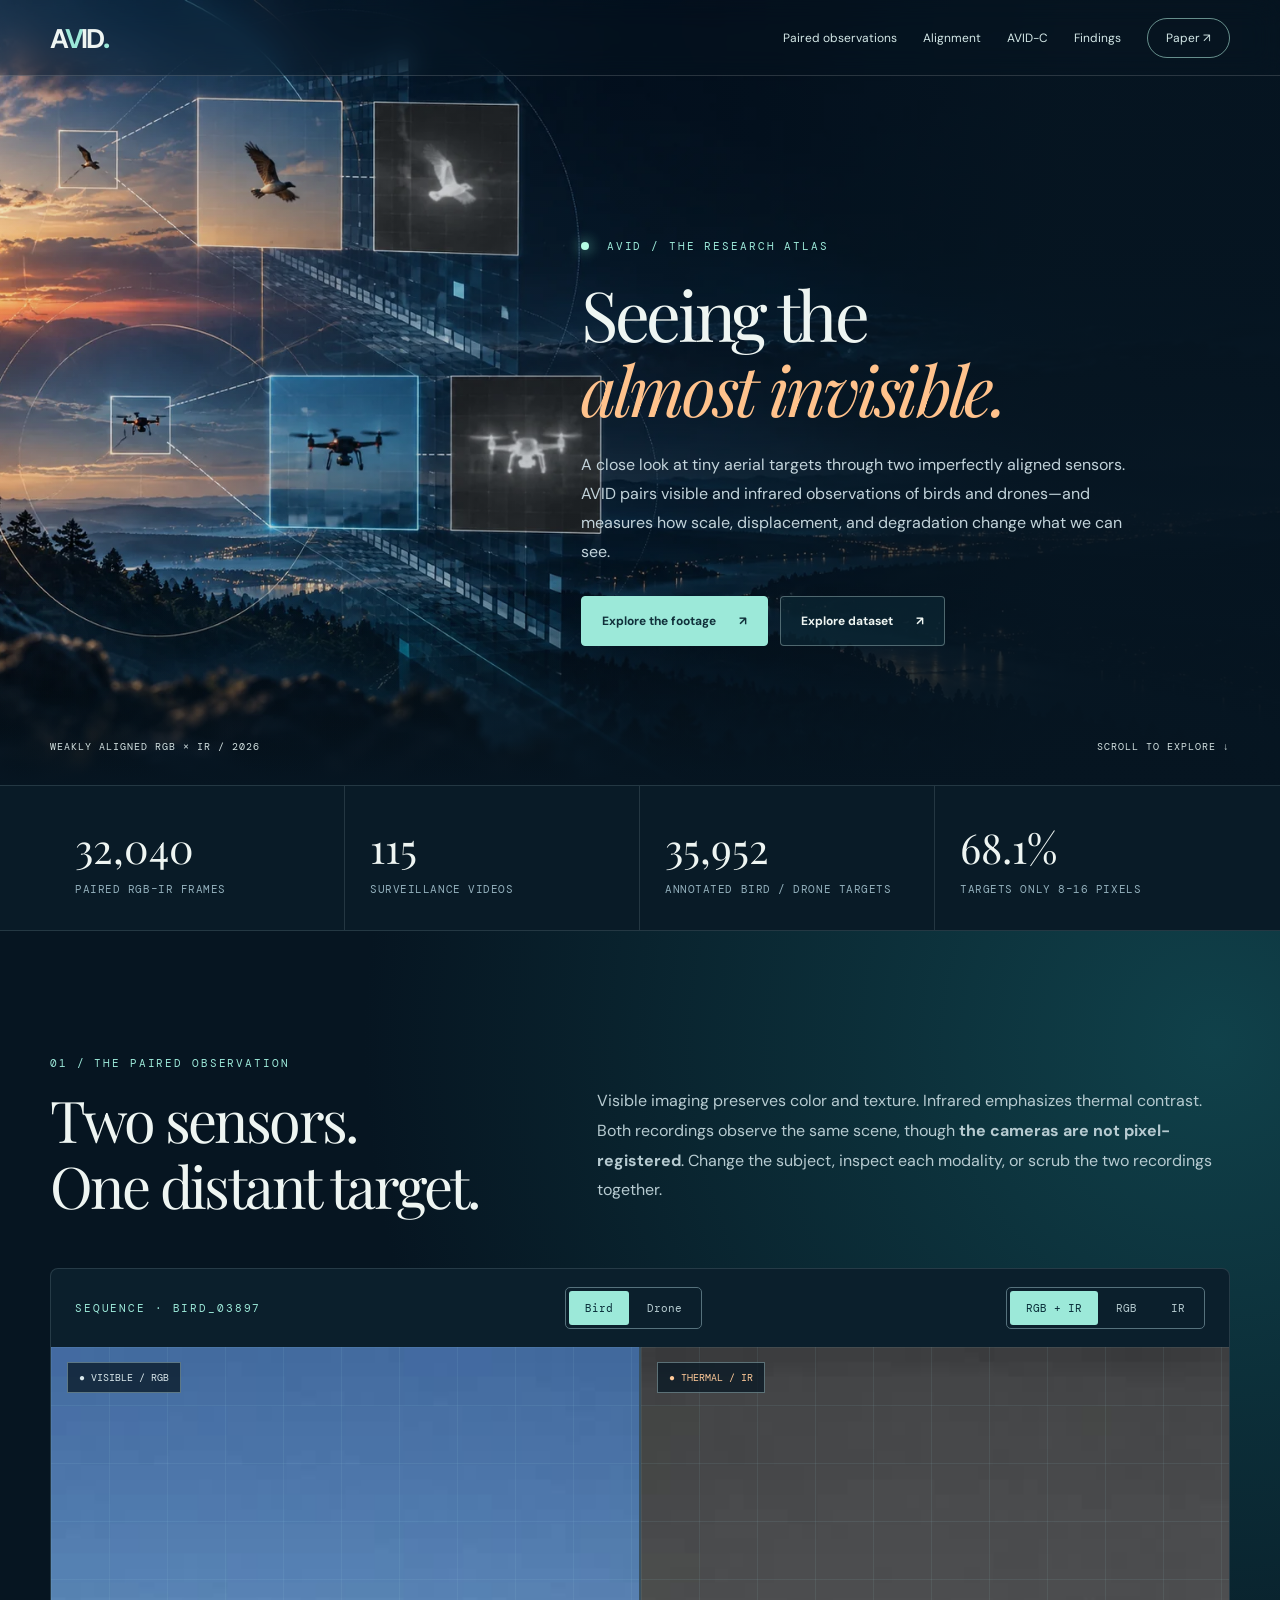
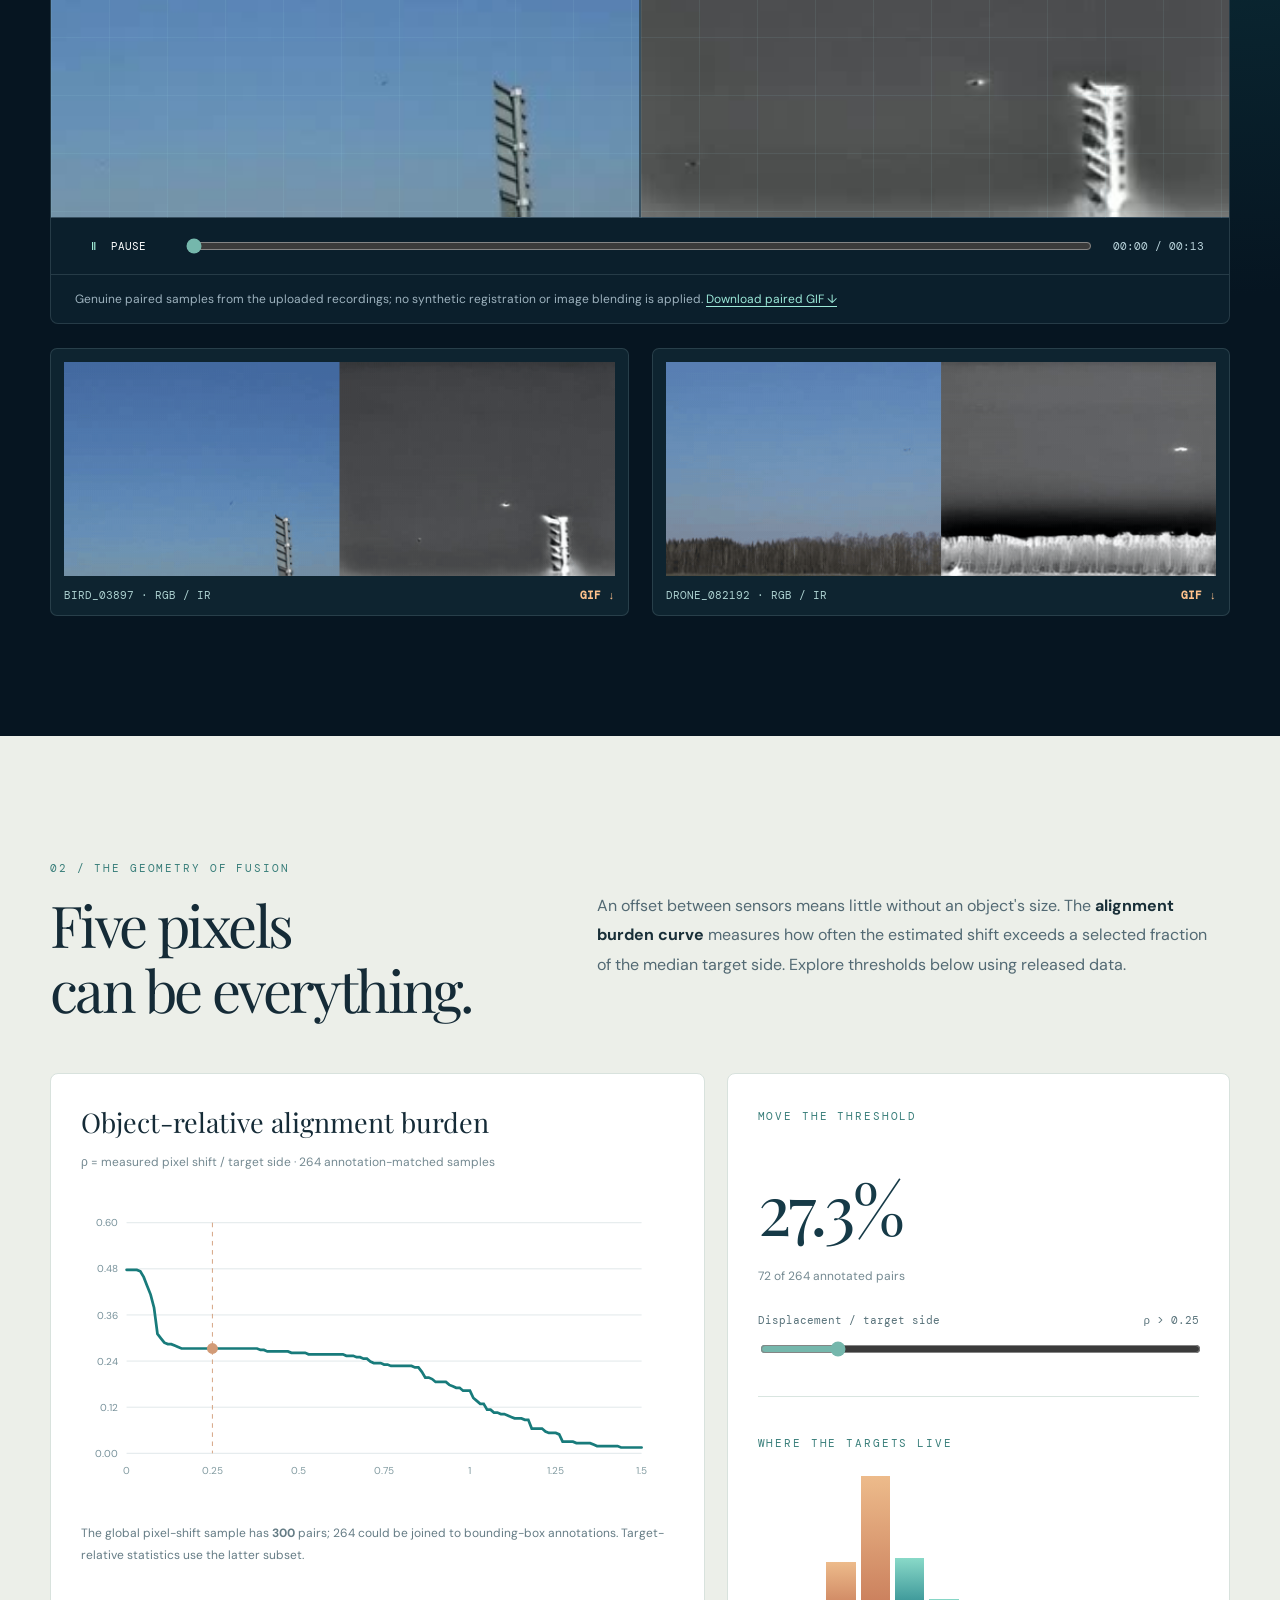
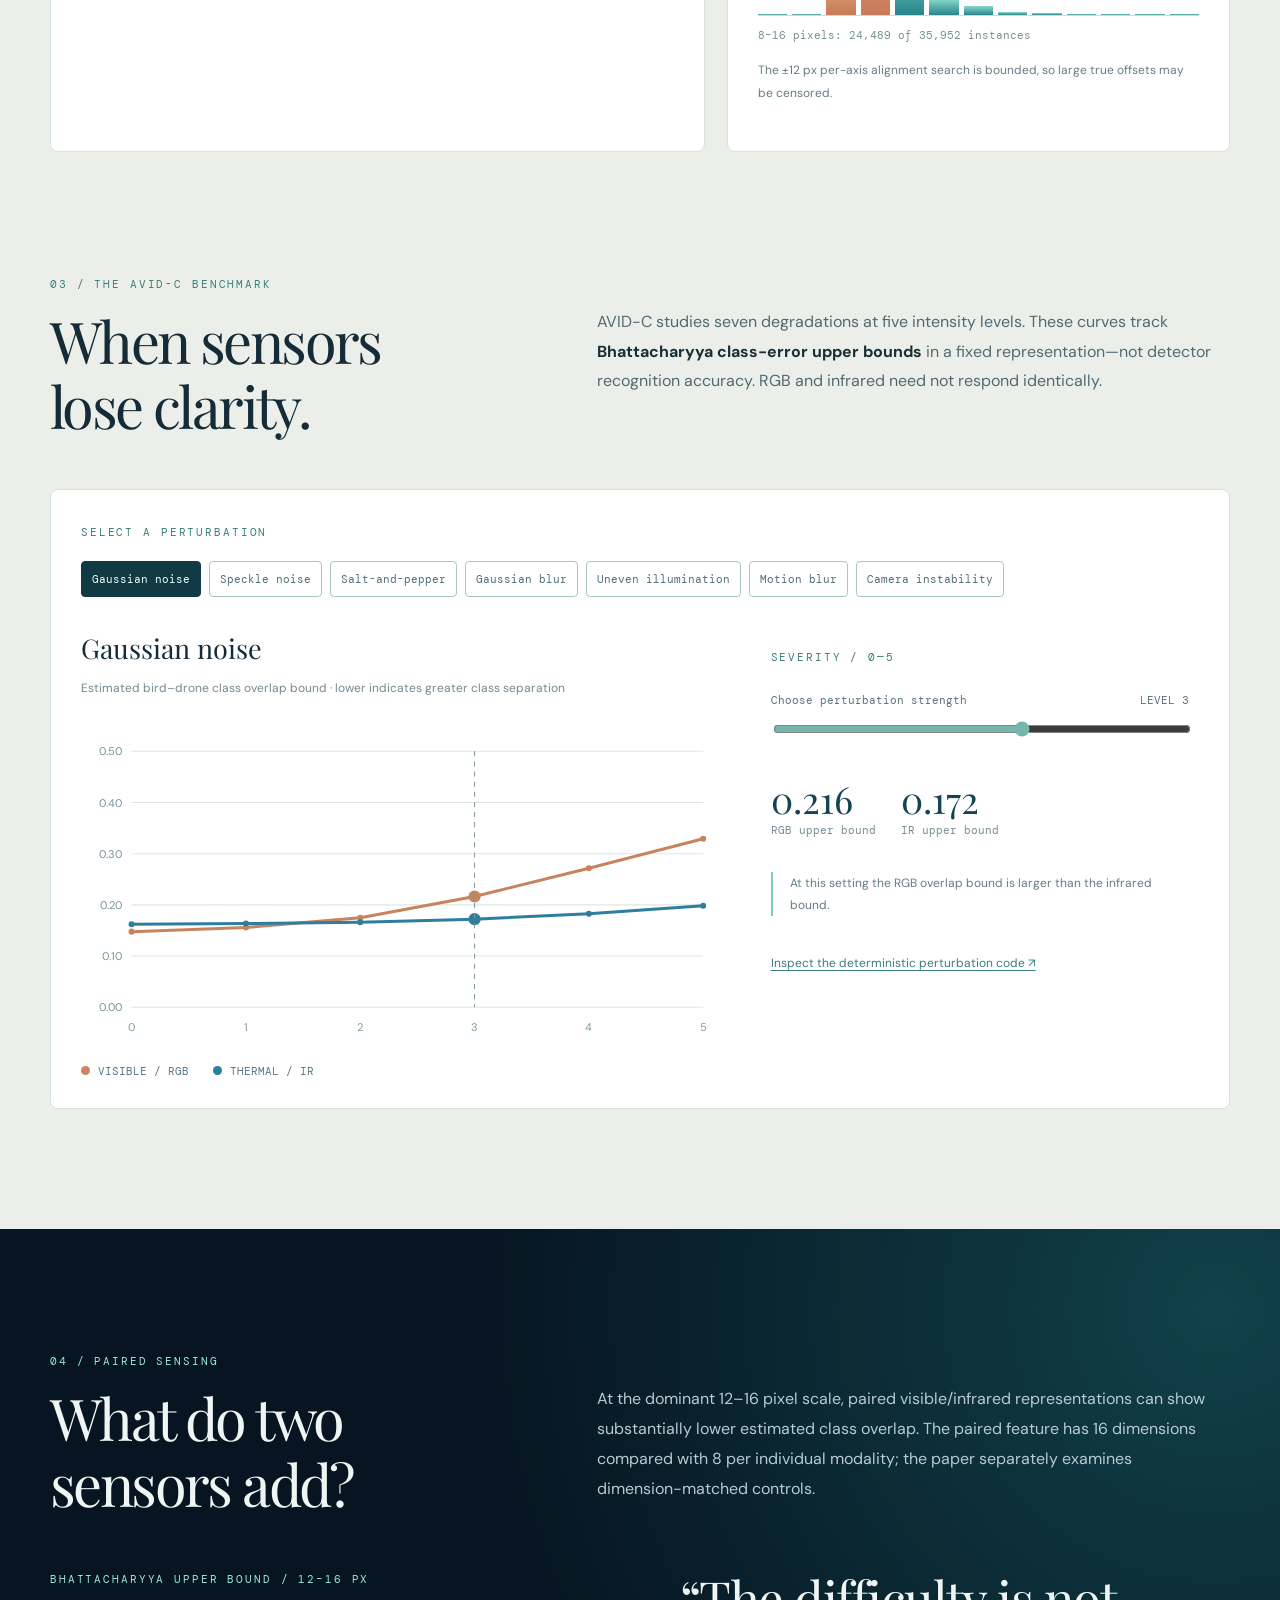
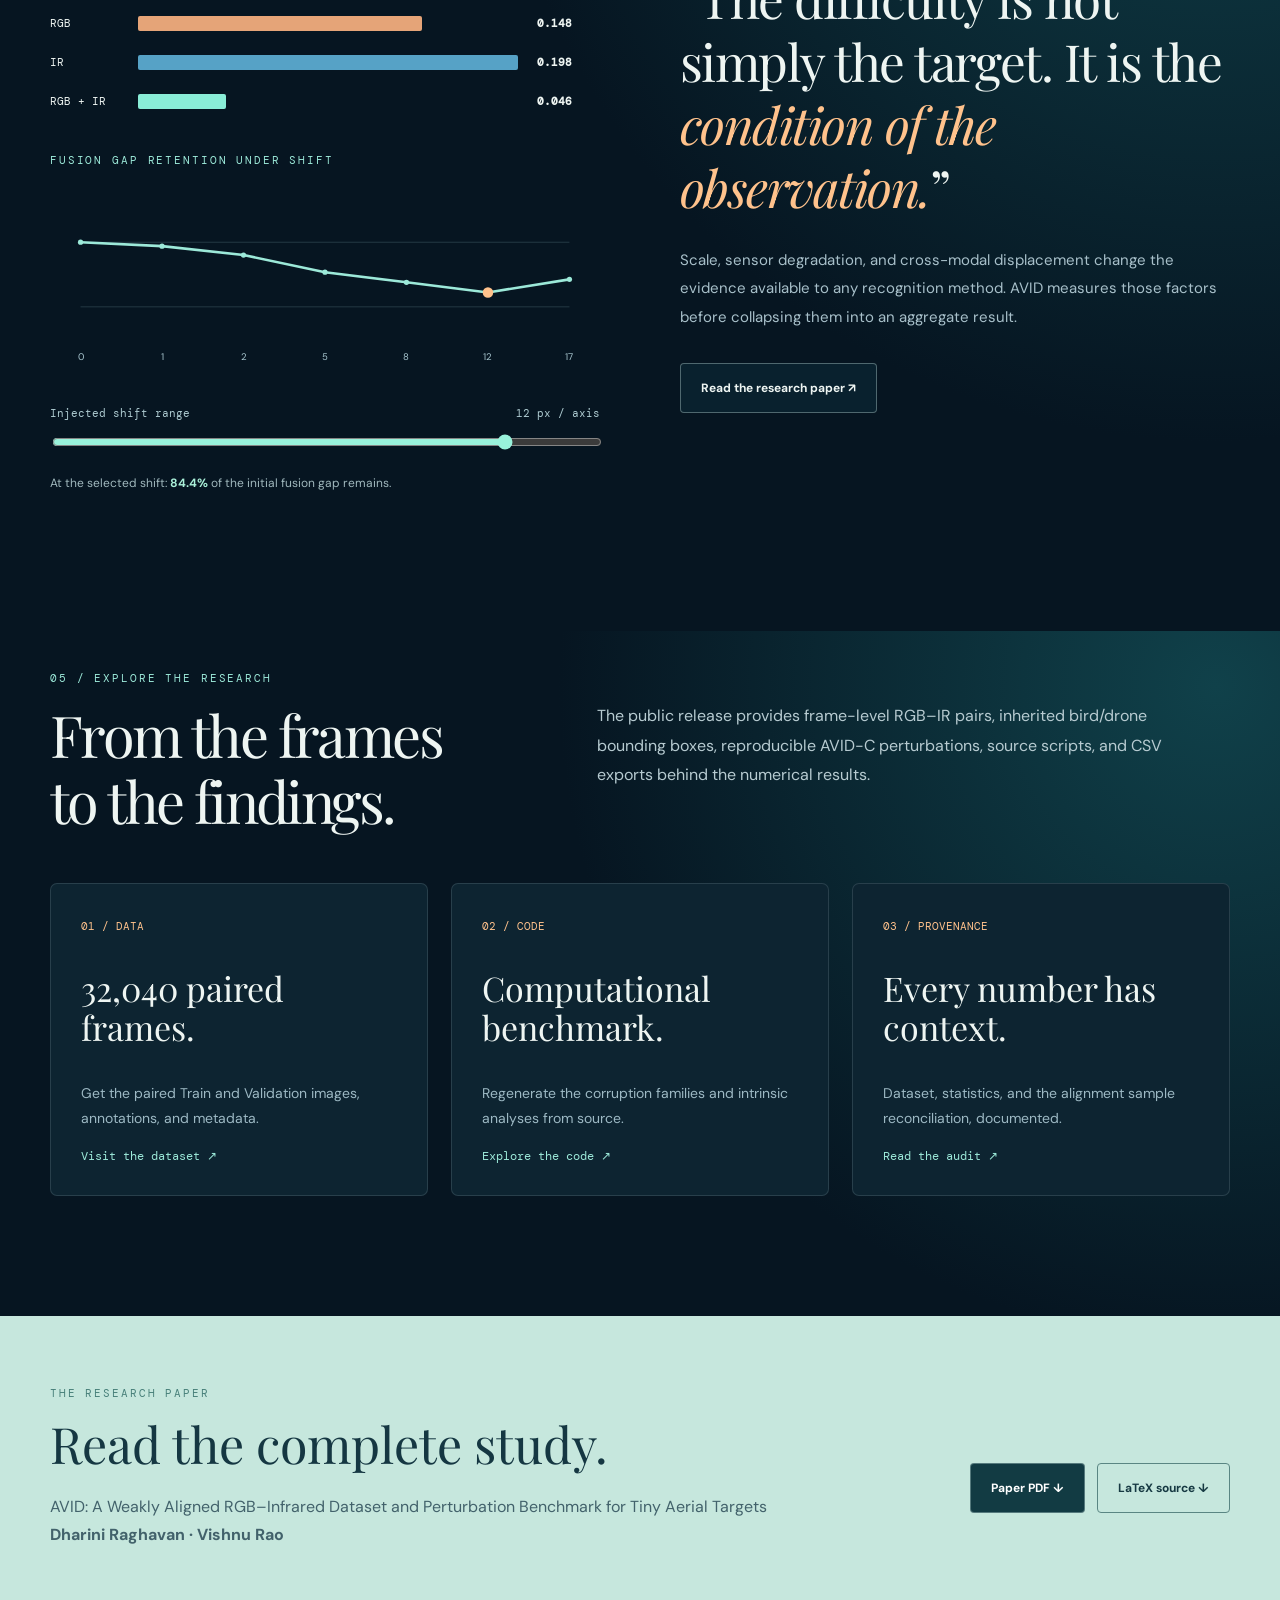
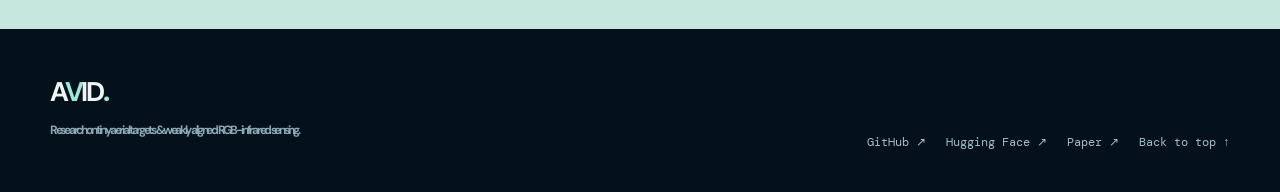
==== website/index.html @ 5a857904 "build webiste" ====
<!DOCTYPE html><html lang="en"><head><meta charset="utf-8"><meta name="viewport" content="width=device-width,initial-scale=1"><meta name="description" content="AVID: a paired RGB–infrared dataset and perturbation benchmark for tiny aerial targets. Explore synchronized bird and drone recordings, misalignment and corruption interactively."><meta name="theme-color" content="#061521"><title>AVID | Seeing the almost invisible</title><link rel="stylesheet" href="assets/site.css"></head><body>
<header class="nav"><div class="frame nav-bar"><a class="brand" href="#home">A<span>V</span>ID<span class="dot">.</span></a><nav><a href="#samples">Paired observations</a><a href="#alignment">Alignment</a><a href="#corruption">AVID-C</a><a href="#findings">Findings</a><a class="outline" href="paper.pdf">Paper ↗</a></nav></div></header>
<main><section id="home" class="hero"><div class="hero-picture"></div><div class="frame hero-layout"><div class="hero-content"><div class="tag"><span class="glowdot"></span> AVID / THE RESEARCH ATLAS</div><h1>Seeing the<br><em>almost invisible.</em></h1><p>A close look at tiny aerial targets through two imperfectly aligned sensors. AVID pairs visible and infrared observations of birds and drones—and measures how scale, displacement, and degradation change what we can see.</p><div class="btns"><a class="btn mint" href="#samples">Explore the footage <b>↗</b></a><a class="btn ghost" href="https://huggingface.co/datasets/Dharini24/AVID" target="_blank" rel="noopener">Explore dataset <b>↗</b></a></div></div></div><div class="frame hero-end"><span>WEAKLY ALIGNED RGB × IR / 2026</span><span>SCROLL TO EXPLORE ↓</span></div></section>
<div class="metrics"><div class="frame metric-grid"><div><strong>32,040</strong><span>Paired RGB–IR frames</span></div><div><strong>115</strong><span>Surveillance videos</span></div><div><strong>35,952</strong><span>Annotated bird / drone targets</span></div><div><strong>68.1%</strong><span>Targets only 8–16 pixels</span></div></div></div>
<section class="section navy" id="samples"><div class="frame"><div class="intro"><div><span class="overline">01 / THE PAIRED OBSERVATION</span><h2>Two sensors.<br>One distant target.</h2></div><p>Visible imaging preserves color and texture. Infrared emphasizes thermal contrast. Both recordings observe the same scene, though <strong>the cameras are not pixel-registered</strong>. Change the subject, inspect each modality, or scrub the two recordings together.</p></div>
<div class="viewer"><div class="viewer-bar"><span class="overline" id="sequence">SEQUENCE · BIRD_03897</span><div class="segmented" aria-label="Subject"><button type="button" data-scene="bird" aria-pressed="true">Bird</button><button type="button" data-scene="drone" aria-pressed="false">Drone</button></div><div class="segmented" aria-label="View selection"><button type="button" data-view="both" aria-pressed="true">RGB + IR</button><button type="button" data-view="rgb" aria-pressed="false">RGB</button><button type="button" data-view="ir" aria-pressed="false">IR</button></div></div><div class="cameras" id="cameras"><div class="camera rgb"><span>● VISIBLE / RGB</span><video id="rgb" poster="media/BIRD_03897.jpg" muted autoplay loop playsinline preload="metadata"><source src="media/BIRD_03897.mp4" type="video/mp4"></video></div><div class="camera ir"><span>● THERMAL / IR</span><video id="ir" poster="media/IR_BIRD_03897.jpg" muted autoplay loop playsinline preload="metadata"><source src="media/IR_BIRD_03897.mp4" type="video/mp4"></video></div></div><div class="transport"><button type="button" id="play" aria-label="Pause videos">Ⅱ <span>PAUSE</span></button><input id="scrub" type="range" min="0" max="1000" value="0" aria-label="Scrub both synchronized videos"><output id="timer">00:00 / 00:13</output></div><p class="viewer-caption">Genuine paired samples from the uploaded recordings; no synthetic registration or image blending is applied. <a id="download-gif" download href="media/BIRD_RGB_IR.gif">Download paired GIF ↓</a></p></div>
<div class="gifs"><a href="media/BIRD_RGB_IR.gif" download class="gif-card"><img src="media/BIRD_RGB_IR.gif" loading="lazy" alt="Looping paired visible and infrared frames of a bird"><span>BIRD_03897 · RGB / IR <b>GIF ↓</b></span></a><a href="media/DRONE_RGB_IR.gif" download class="gif-card"><img src="media/DRONE_RGB_IR.gif" loading="lazy" alt="Looping paired visible and infrared frames of a drone"><span>DRONE_082192 · RGB / IR <b>GIF ↓</b></span></a></div></div></section>
<section class="section ivory" id="alignment"><div class="frame"><div class="intro"><div><span class="overline">02 / THE GEOMETRY OF FUSION</span><h2>Five pixels<br>can be everything.</h2></div><p>An offset between sensors means little without an object's size. The <strong>alignment burden curve</strong> measures how often the estimated shift exceeds a selected fraction of the median target side. Explore thresholds below using released data.</p></div><div class="analysis-grid"><div class="paper-card"><h3>Object-relative alignment burden</h3><p class="hint">ρ = measured pixel shift / target side · 264 annotation-matched samples</p><svg id="rho-plot" viewBox="0 0 650 330" aria-label="Interactive alignment burden curve" role="img"></svg><p class="footnote">The global pixel-shift sample has <strong>300</strong> pairs; 264 could be joined to bounding-box annotations. Target-relative statistics use the latter subset.</p></div><div class="paper-card"><span class="overline">MOVE THE THRESHOLD</span><div class="mega" id="burden">27.3%</div><p id="burden-count" class="hint">72 of 264 annotated pairs</p><label class="sliderlabel" for="rho-slider">Displacement / target side <output id="rho-label">ρ &gt; 0.25</output></label><input id="rho-slider" type="range" min="0" max="1.5" step="0.01" value="0.25"><hr><span class="overline">WHERE THE TARGETS LIVE</span><div id="histogram" class="histogram" aria-label="Animated object-size distribution"></div><div class="hist-caption">8–16 pixels: 24,489 of 35,952 instances</div><p class="footnote">The ±12 px per-axis alignment search is bounded, so large true offsets may be censored.</p></div></div></div></section>
<section class="section ivory pad-top-0" id="corruption"><div class="frame"><div class="intro"><div><span class="overline">03 / THE AVID-C BENCHMARK</span><h2>When sensors<br>lose clarity.</h2></div><p>AVID-C studies seven degradations at five intensity levels. These curves track <strong>Bhattacharyya class-error upper bounds</strong> in a fixed representation—not detector recognition accuracy. RGB and infrared need not respond identically.</p></div><div class="paper-card"><span class="overline">SELECT A PERTURBATION</span><div id="families" class="chips"></div><div class="analysis-grid inner"><div><h3 id="corrupt-name">Gaussian noise</h3><p class="hint">Estimated bird–drone class overlap bound · lower indicates greater class separation</p><svg id="corrupt-plot" viewBox="0 0 650 330" role="img" aria-label="Interactive corruption response plot"></svg><div class="legend"><span class="rgb-legend">VISIBLE / RGB</span><span class="ir-legend">THERMAL / IR</span></div></div><div class="control"><span class="overline">SEVERITY / 0—5</span><label class="sliderlabel" for="severity">Choose perturbation strength <output id="severity-label">LEVEL 3</output></label><input type="range" min="0" max="5" step="1" value="3" id="severity"><div class="bound-values"><div><strong id="rgb-bound">0.000</strong><span>RGB upper bound</span></div><div><strong id="ir-bound">0.000</strong><span>IR upper bound</span></div></div><p class="footnote" id="comparison">Different sensing channels respond differently to the same corruption.</p><a class="text-link" href="https://github.com/rdharini2001/ICIP_2025_Data_Release/tree/claude/rgb-ir-drone-dataset-ppc03f/dataset_tools/corruptions" target="_blank" rel="noopener">Inspect the deterministic perturbation code ↗</a></div></div></div></div></section>
<section id="findings" class="section navy"><div class="frame"><div class="intro"><div><span class="overline">04 / PAIRED SENSING</span><h2>What do two<br>sensors add?</h2></div><p>At the dominant 12–16 pixel scale, paired visible/infrared representations can show substantially lower estimated class overlap. The paired feature has 16 dimensions compared with 8 per individual modality; the paper separately examines dimension-matched controls.</p></div><div class="finding-grid"><div class="block"><span class="overline">BHATTACHARYYA UPPER BOUND / 12–16 PX</span><div class="bars"><div><span>RGB</span><i style="--w:74%;background:#e5a478"></i><b>0.148</b></div><div><span>IR</span><i style="--w:99%;background:#56a2c6"></i><b>0.198</b></div><div><span>RGB + IR</span><i style="--w:23%;background:#89edd7"></i><b>0.046</b></div></div><span class="overline" style="display:block;margin-top:44px">FUSION GAP RETENTION UNDER SHIFT</span><svg id="fusion-plot" viewBox="0 0 630 220" role="img" aria-label="Interactive fusion-gap retention plot"></svg><label class="sliderlabel" for="fusion-slider">Injected shift range <output id="fusion-label">12 px / axis</output></label><input type="range" min="0" max="6" step="1" value="5" id="fusion-slider"><p class="footnote">At the selected shift: <strong id="fusion-value">84.4%</strong> of the initial fusion gap remains.</p></div><div class="block quote"><p>“The difficulty is not simply the target. It is the <em>condition of the observation.</em>”</p><span>Scale, sensor degradation, and cross-modal displacement change the evidence available to any recognition method. AVID measures those factors before collapsing them into an aggregate result.</span><a class="btn ghost" href="paper.pdf">Read the research paper ↗</a></div></div></div></section>
<section class="section navy resources"><div class="frame"><div class="intro"><div><span class="overline">05 / EXPLORE THE RESEARCH</span><h2>From the frames<br>to the findings.</h2></div><p>The public release provides frame-level RGB–IR pairs, inherited bird/drone bounding boxes, reproducible AVID-C perturbations, source scripts, and CSV exports behind the numerical results.</p></div><div class="resource-grid"><a href="https://huggingface.co/datasets/Dharini24/AVID" target="_blank" rel="noopener"><span>01 / DATA</span><h3>32,040 paired frames.</h3><p>Get the paired Train and Validation images, annotations, and metadata.</p><b>Visit the dataset ↗</b></a><a href="https://github.com/rdharini2001/ICIP_2025_Data_Release" target="_blank" rel="noopener"><span>02 / CODE</span><h3>Computational benchmark.</h3><p>Regenerate the corruption families and intrinsic analyses from source.</p><b>Explore the code ↗</b></a><a href="METRIC_PROVENANCE.md"><span>03 / PROVENANCE</span><h3>Every number has context.</h3><p>Dataset, statistics, and the alignment sample reconciliation, documented.</p><b>Read the audit ↗</b></a></div></div></section>
<section id="paper" class="paper-band"><div class="frame paper-band-inner"><div><span class="overline">THE RESEARCH PAPER</span><h2>Read the complete study.</h2><p>AVID: A Weakly Aligned RGB–Infrared Dataset and Perturbation Benchmark for Tiny Aerial Targets<br><strong>Dharini Raghavan · Vishnu Rao</strong></p></div><div class="btns"><a class="btn dark" href="paper.pdf" download>Paper PDF ↓</a><a class="btn light" href="paper.tex" download>LaTeX source ↓</a></div></div></section></main>
<footer><div class="frame footer-inner"><div class="brand">A<span>V</span>ID<span class="dot">.</span><p>Research on tiny aerial targets & weakly aligned RGB–infrared sensing.</p></div><div><a href="https://github.com/rdharini2001/ICIP_2025_Data_Release">GitHub ↗</a><a href="https://huggingface.co/datasets/Dharini24/AVID">Hugging Face ↗</a><a href="paper.pdf">Paper ↗</a><a href="#home">Back to top ↑</a></div></div></footer>
<script src="assets/data.js"></script><script src="assets/site.js"></script></body></html>
---- website/assets/site.css ----
@import url('https://fonts.googleapis.com/css2?family=DM+Sans:wght@400;500;600;700&family=DM+Mono:wght@400;500&family=Playfair+Display:wght@400;500;600&display=swap');
:root{--bg:#061521;--panel:#102839;--mint:#9ce9d9;--sun:#ffc28c;--ink:#eef5f2;--muted:#a7bec7;--serif:'Playfair Display',Georgia,serif;--mono:'DM Mono',monospace;--sans:'DM Sans',Arial,sans-serif;--line:#9bb5bc30}*{box-sizing:border-box}html{scroll-behavior:smooth}body{margin:0;background:var(--bg);color:var(--ink);font-family:var(--sans)}a{color:inherit;text-decoration:none}button,input{font:inherit}button{cursor:pointer}.frame{width:min(1310px,calc(100% - 100px));margin:auto}.nav{position:absolute;inset:0 0 auto;z-index:9;background:#06152155;backdrop-filter:blur(14px);border-bottom:1px solid #ffffff26}.nav-bar{height:75px;display:flex;align-items:center;justify-content:space-between}.brand{font-weight:700;font-size:27px;letter-spacing:-.085em}.brand span{color:var(--mint)}.brand .dot{font-size:30px}.nav nav{display:flex;align-items:center;gap:26px;font-size:12px}.nav nav a{color:#d5e9e8}.nav nav a:hover{color:var(--mint)}.nav .outline{border:1px solid #b1ebde91;padding:11px 18px;border-radius:30px}.hero{height:785px;min-height:710px;position:relative;overflow:hidden;background:#061521}.hero-picture{position:absolute;inset:0;background:linear-gradient(90deg,#06152111 0%,#06152144 46%,#061521ed 83%),linear-gradient(0deg,#061521 0%,transparent 26%),url('panorama.webp') center/cover no-repeat;animation:creep 22s ease-in-out infinite alternate}@keyframes creep{to{transform:scale(1.07)}}.hero-layout{height:100%;display:grid;grid-template-columns:45% 55%;position:relative;align-items:center;padding-top:100px}.hero-content{grid-column:2}.tag,.overline{color:var(--mint);font:11px var(--mono);letter-spacing:.17em;text-transform:uppercase}.glowdot{display:inline-block;width:8px;height:8px;background:#b4fde4;border-radius:50%;box-shadow:0 0 14px #80f3d8;margin-right:9px}.hero h1{font:400 clamp(50px,5.4vw,86px)/1.09 var(--serif);letter-spacing:-.048em;margin:23px 0}.hero h1 em{color:var(--sun);font-style:italic}.hero p{font-size:16px;line-height:1.82;color:#c2d3da;max-width:560px}.btns{display:flex;gap:12px;flex-wrap:wrap;margin-top:30px}.btn{border:1px solid #d3efea58;border-radius:4px;padding:16px 20px;display:inline-flex;gap:23px;align-items:center;font-size:12px;font-weight:700;transition:transform .2s}.btn:hover{transform:translateY(-3px)}.btn.mint{background:var(--mint);color:#10303a;border-color:var(--mint)}.btn.ghost{background:#0d2a3899}.hero-end{position:relative;display:flex;justify-content:space-between;margin-top:-45px;font:10px var(--mono);letter-spacing:.1em;color:#d2e0e0}.metrics{background:#091b27;border-top:1px solid var(--line);border-bottom:1px solid var(--line)}.metric-grid{display:grid;grid-template-columns:repeat(4,1fr)}.metric-grid>div{border-right:1px solid var(--line);padding:34px 25px}.metric-grid>div:last-child{border:0}.metric-grid strong{display:block;font:400 41px var(--serif)}.metric-grid span{display:block;font:11px var(--mono);letter-spacing:.05em;color:#93b0bc;margin-top:8px;text-transform:uppercase}.section{padding:120px 0}.navy{background:radial-gradient(circle at 95% 8%,#10414a 0%,#061521 48%)}.ivory{background:#ecefe9;color:#152b37}.intro{display:grid;grid-template-columns:43% 57%;gap:40px;align-items:start;margin-bottom:50px}.intro h2{font:400 clamp(40px,4.5vw,67px)/1.14 var(--serif);letter-spacing:-.045em;margin:15px 0 0}.intro p{font-size:16px;line-height:1.86;color:#b7cbd1;max-width:620px;margin:35px 0 0}.ivory .intro p{color:#526973}.ivory .intro strong{color:#192f38}.ivory .overline{color:#397e7a}.viewer{border:1px solid var(--line);border-radius:8px;overflow:hidden;background:#0b1f2c}.viewer-bar{padding:18px 24px;display:flex;justify-content:space-between;align-items:center;gap:15px;flex-wrap:wrap}.segmented{border:1px solid #56717c;border-radius:5px;display:flex;padding:3px;gap:2px}.segmented button{border:0;border-radius:3px;background:transparent;color:#b6cbd0;padding:10px 16px;font:11px var(--mono)}.segmented button[aria-pressed=true]{background:var(--mint);color:#082c38}.cameras{display:grid;grid-template-columns:1fr 1fr;gap:2px;background:#385060}.cameras.only-rgb,.cameras.only-ir{grid-template-columns:1fr}.cameras.only-rgb .camera.ir,.cameras.only-ir .camera.rgb{display:none}.camera{position:relative;aspect-ratio:5/4;background:#050e16}.camera::after{position:absolute;inset:0;content:'';pointer-events:none;background-image:linear-gradient(#a5e5ea15 1px,transparent 1px),linear-gradient(90deg,#a5e5ea15 1px,transparent 1px);background-size:58px 58px}.camera video{width:100%;height:100%;object-fit:cover;display:block}.camera span{position:absolute;top:15px;left:16px;z-index:2;border:1px solid #c6e9e966;background:#071823be;padding:8px 11px;color:#d9e7eb;font:10px var(--mono)}.camera.ir span{color:#ffca99}.transport{padding:18px 25px;display:grid;grid-template-columns:auto 1fr auto;gap:23px;align-items:center}.transport button{background:none;border:0;color:#aeffe6;font:11px var(--mono);min-width:85px}.transport button span{color:white;margin-left:8px}.transport output{font:11px var(--mono);color:#b9d3db}.transport input,.paper-card input,.block input{width:100%;accent-color:#75b7ac;cursor:pointer}.viewer-caption{border-top:1px solid var(--line);padding:16px 24px;margin:0;color:#9db2be;font-size:12px}.viewer-caption a,.text-link{color:var(--mint);text-decoration:underline;text-underline-offset:3px}.gifs{display:grid;grid-template-columns:1fr 1fr;gap:23px;margin-top:24px}.gif-card{border:1px solid var(--line);padding:13px;border-radius:7px;background:#0e2430}.gif-card img{width:100%;height:214px;object-fit:cover;display:block}.gif-card span{display:flex;justify-content:space-between;font:11px var(--mono);color:#acd1d0;margin-top:12px}.gif-card b{color:var(--sun)}.analysis-grid{display:grid;grid-template-columns:1.3fr 1fr;gap:22px}.paper-card{border:1px solid #d8e2dd;background:white;border-radius:8px;padding:30px}.paper-card h3{font:400 27px var(--serif);margin:0}.hint{font:12px/1.7 var(--sans);color:#748991}.paper-card svg{width:100%;height:auto;margin-top:15px}.footnote{color:#657c85;font-size:12px;line-height:1.85;margin:17px 0}.mega{font:400 70px var(--serif);letter-spacing:-.05em;margin-top:35px;color:#163a47}.sliderlabel{display:flex;justify-content:space-between;gap:14px;color:#59737b;font:11px var(--mono);margin:27px 0 12px}.paper-card hr{border:0;height:1px;background:#d9e5e0;margin:34px 0}.histogram{height:140px;display:flex;align-items:end;gap:5px;border-bottom:1px solid #cadae0;margin-top:24px}.histogram i{display:block;background:linear-gradient(#89d9c8,#27858c);flex:1;min-height:1px}.histogram i.peak{background:linear-gradient(#edbb8b,#c87b59)}.hist-caption{font:11px var(--mono);color:#749294;margin-top:12px}.pad-top-0{padding-top:0}.chips{display:flex;flex-wrap:wrap;gap:8px;margin:20px 0 33px}.chips button{background:none;color:#4d6f77;border:1px solid #a8c7c2;border-radius:4px;font:11px var(--mono);padding:10px}.chips button[aria-pressed=true]{background:#113a44;color:#e9fff8;border-color:#113a44}.analysis-grid.inner{grid-template-columns:1.5fr 1fr}.legend{display:flex;gap:24px;font:11px var(--mono);color:#567783}.legend .rgb-legend:before,.legend .ir-legend:before{content:'';display:inline-block;width:9px;height:9px;margin-right:8px;border-radius:50%;background:#c98460}.legend .ir-legend:before{background:#2c7da3}.control{padding:15px 10px}.bound-values{display:flex;gap:25px;margin-top:32px}.bound-values strong{display:block;font:37px var(--serif);color:#164353}.bound-values span{display:block;color:#748d95;font:11px var(--mono)}.control .footnote{border-left:2px solid #7eccc1;padding-left:17px;margin:35px 0}.control a{color:#387c80;font-size:12px}.finding-grid{display:grid;grid-template-columns:1fr 1fr;gap:80px}.block .bars{display:grid;gap:24px;margin-top:28px}.bars>div{display:grid;grid-template-columns:73px 1fr 63px;gap:15px;align-items:center;font:11px var(--mono)}.bars i{display:block;width:var(--w);height:15px;border-radius:2px}.block svg{width:100%;margin-top:15px}.block input{accent-color:#98f2db}.block .sliderlabel{color:#aecbd1}.block .footnote{color:#a0b8bd}.block .footnote strong{color:#aaf0d9}.quote p{font:400 clamp(35px,4vw,58px)/1.23 var(--serif);letter-spacing:-.03em;margin:0 0 27px}.quote em{color:var(--sun)}.quote span{display:block;font-size:15px;line-height:1.9;color:#a8c0ca;margin-bottom:32px}.resources{padding-top:35px}.resource-grid{display:grid;grid-template-columns:repeat(3,1fr);gap:23px}.resource-grid a{display:block;min-height:295px;padding:30px;border:1px solid var(--line);background:#0d2431;border-radius:7px;transition:transform .2s}.resource-grid a:hover{transform:translateY(-4px)}.resource-grid span{color:var(--sun);font:11px var(--mono)}.resource-grid h3{font:400 34px var(--serif);line-height:1.15}.resource-grid p{color:#9db9c4;font-size:14px;line-height:1.75}.resource-grid b{color:var(--mint);font:12px var(--mono)}.paper-band{background:#c6e7dd;color:#153742;padding:65px 0}.paper-band-inner{display:flex;align-items:center;justify-content:space-between;gap:30px}.paper-band h2{font:400 50px var(--serif);margin:8px 0}.paper-band p{line-height:1.7;color:#42626b}.paper-band .overline{color:#477f79}.btn.dark{background:#123b43;color:white}.btn.light{color:#163942;border-color:#5a8683}footer{padding:42px 0;background:#04101a}.footer-inner{display:flex;justify-content:space-between;align-items:end}.footer-inner p{font-size:12px;color:#8da9b8}.footer-inner>div:last-child{display:flex;gap:20px;font:12px var(--mono);color:#9ebfc3}
@media(max-width:900px){.frame{width:calc(100% - 46px)}.hero-layout{grid-template-columns:25% 75%}.intro{grid-template-columns:1fr 1fr}.nav nav{gap:12px}.metric-grid strong{font-size:32px}}@media(max-width:650px){.frame{width:calc(100% - 36px)}.nav nav a:not(:last-child){display:none}.hero{min-height:780px;height:780px}.hero-picture{background-image:linear-gradient(0deg,#061521 0%,#061521cb 60%,#06152188 100%),url('panorama.webp');background-position:34% center}.hero-layout{display:block;padding-top:315px}.hero h1{font-size:54px}.hero p{font-size:14px}.hero-end{font-size:9px}.metric-grid{grid-template-columns:1fr 1fr}.metric-grid>div{padding:23px 13px;border-bottom:1px solid var(--line)}.metric-grid>div:nth-child(2){border-right:0}.section{padding:76px 0}.intro,.analysis-grid,.analysis-grid.inner,.finding-grid,.resource-grid,.gifs{grid-template-columns:1fr}.intro{gap:12px}.intro h2{font-size:46px}.intro p{margin:9px 0 0;font-size:14px}.paper-card{padding:22px}.paper-card+.paper-card{margin-top:0}.viewer-bar{padding:15px;gap:9px}.cameras{grid-template-columns:1fr}.transport{gap:10px;padding:16px 11px}.transport output{font-size:10px}.gif-card img{height:auto}.finding-grid{gap:40px}.resource-grid{gap:15px}.paper-band-inner{display:block}.footer-inner{display:block}.footer-inner>div:last-child{flex-wrap:wrap;margin-top:20px}.mega{font-size:55px}}
@media(prefers-reduced-motion:reduce){html{scroll-behavior:auto}.hero-picture{animation:none}*{transition:none!important}}
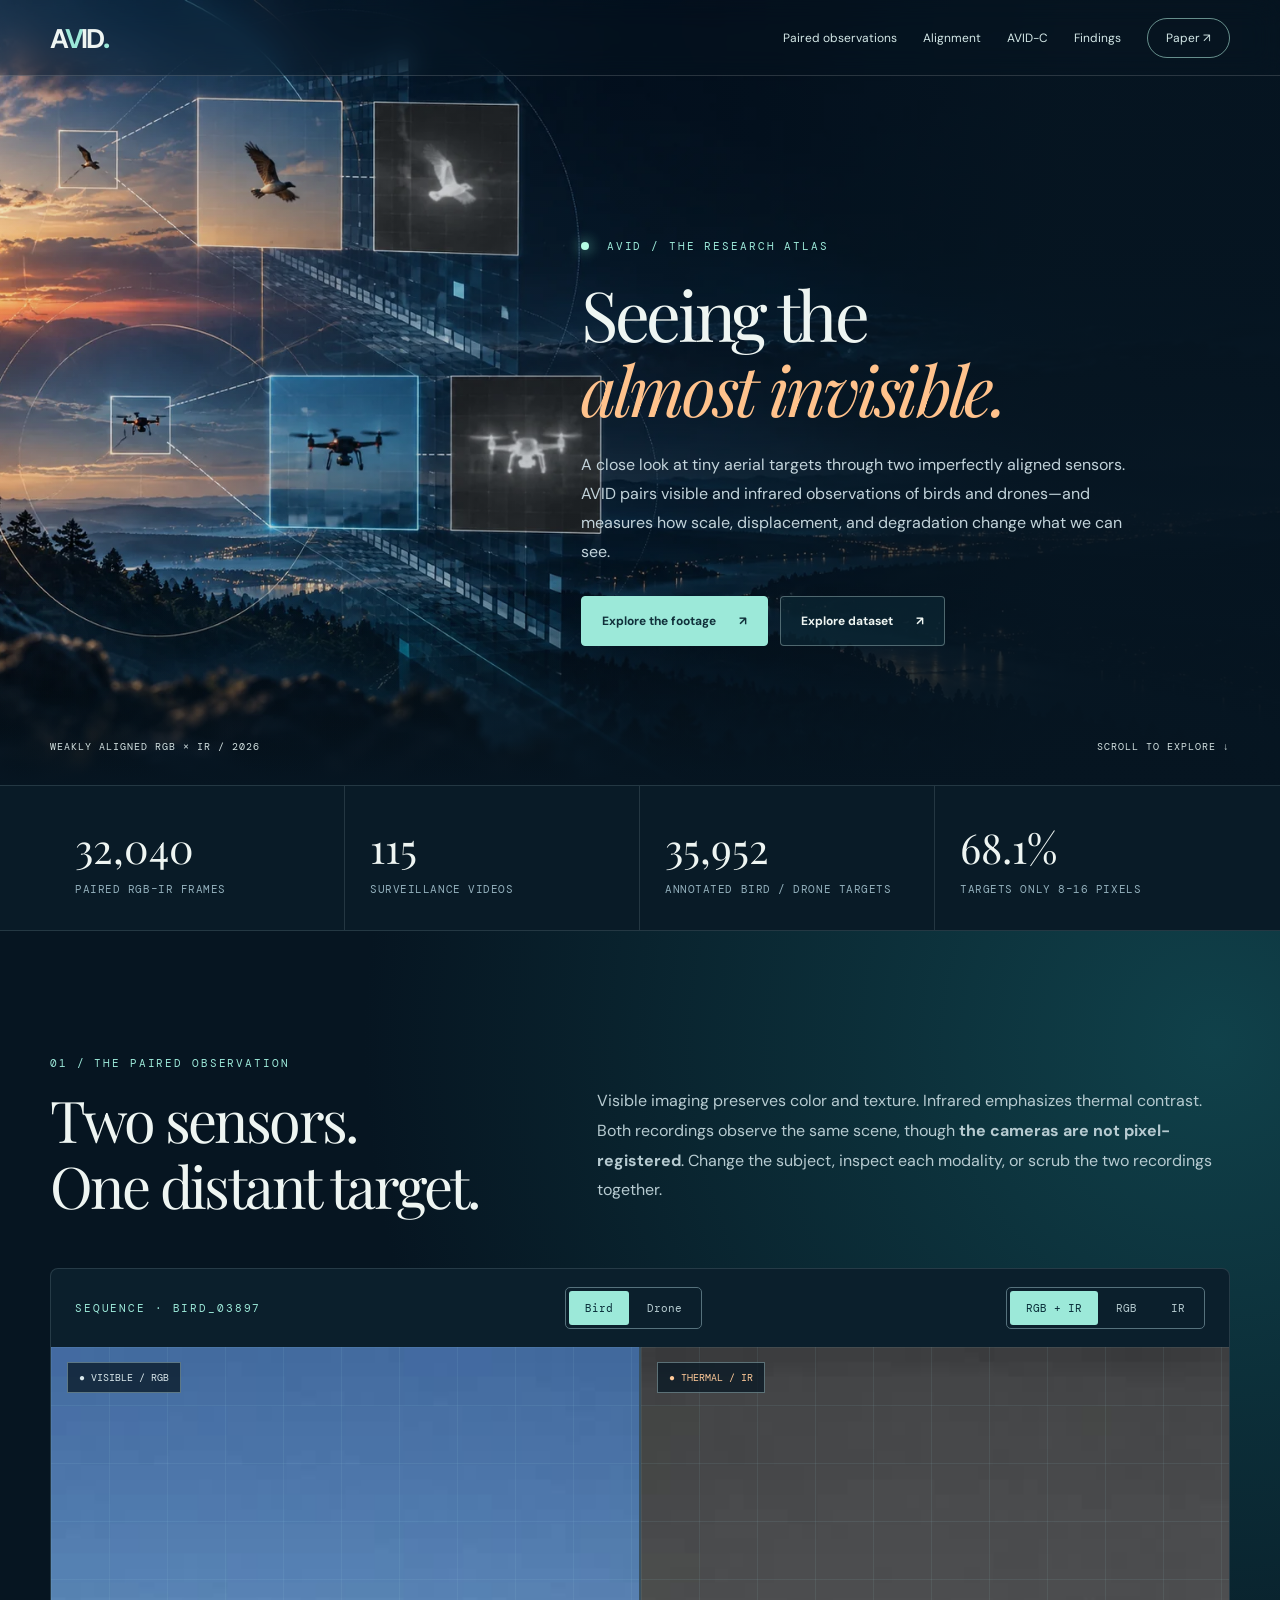
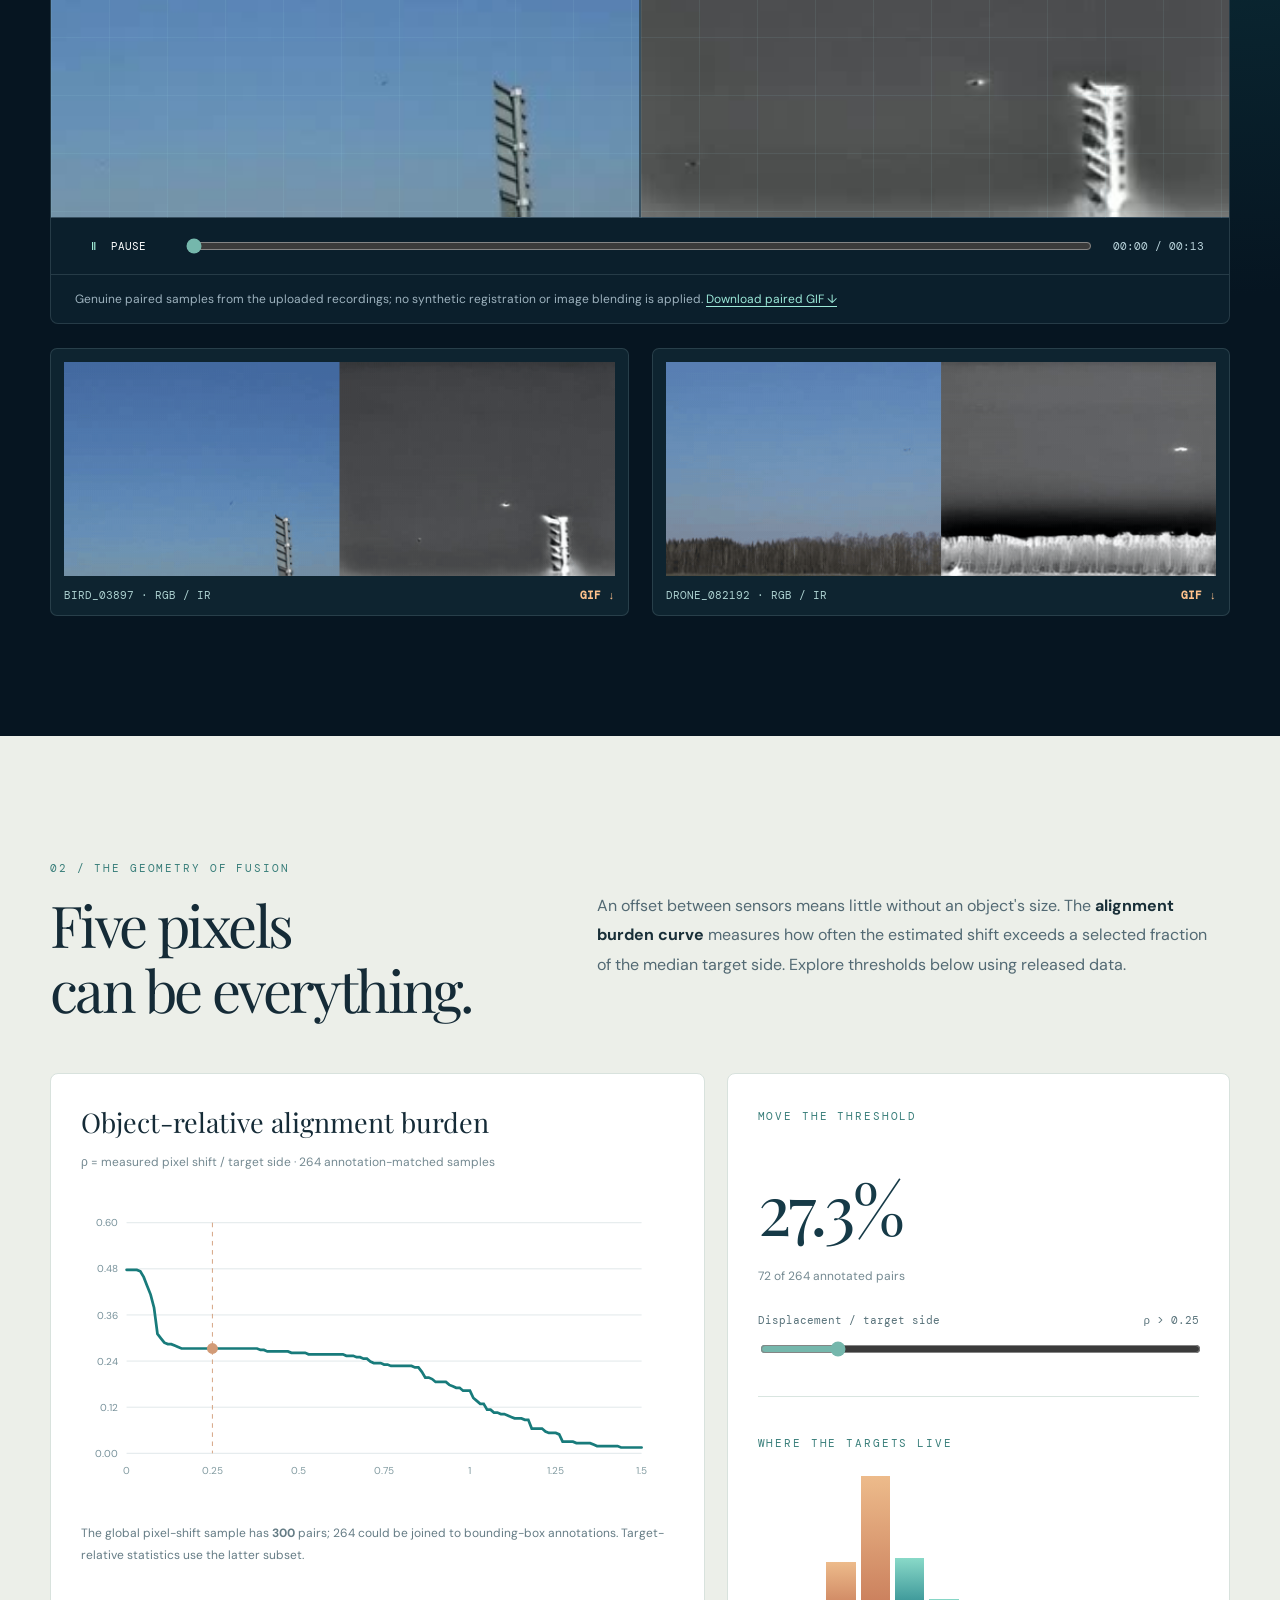
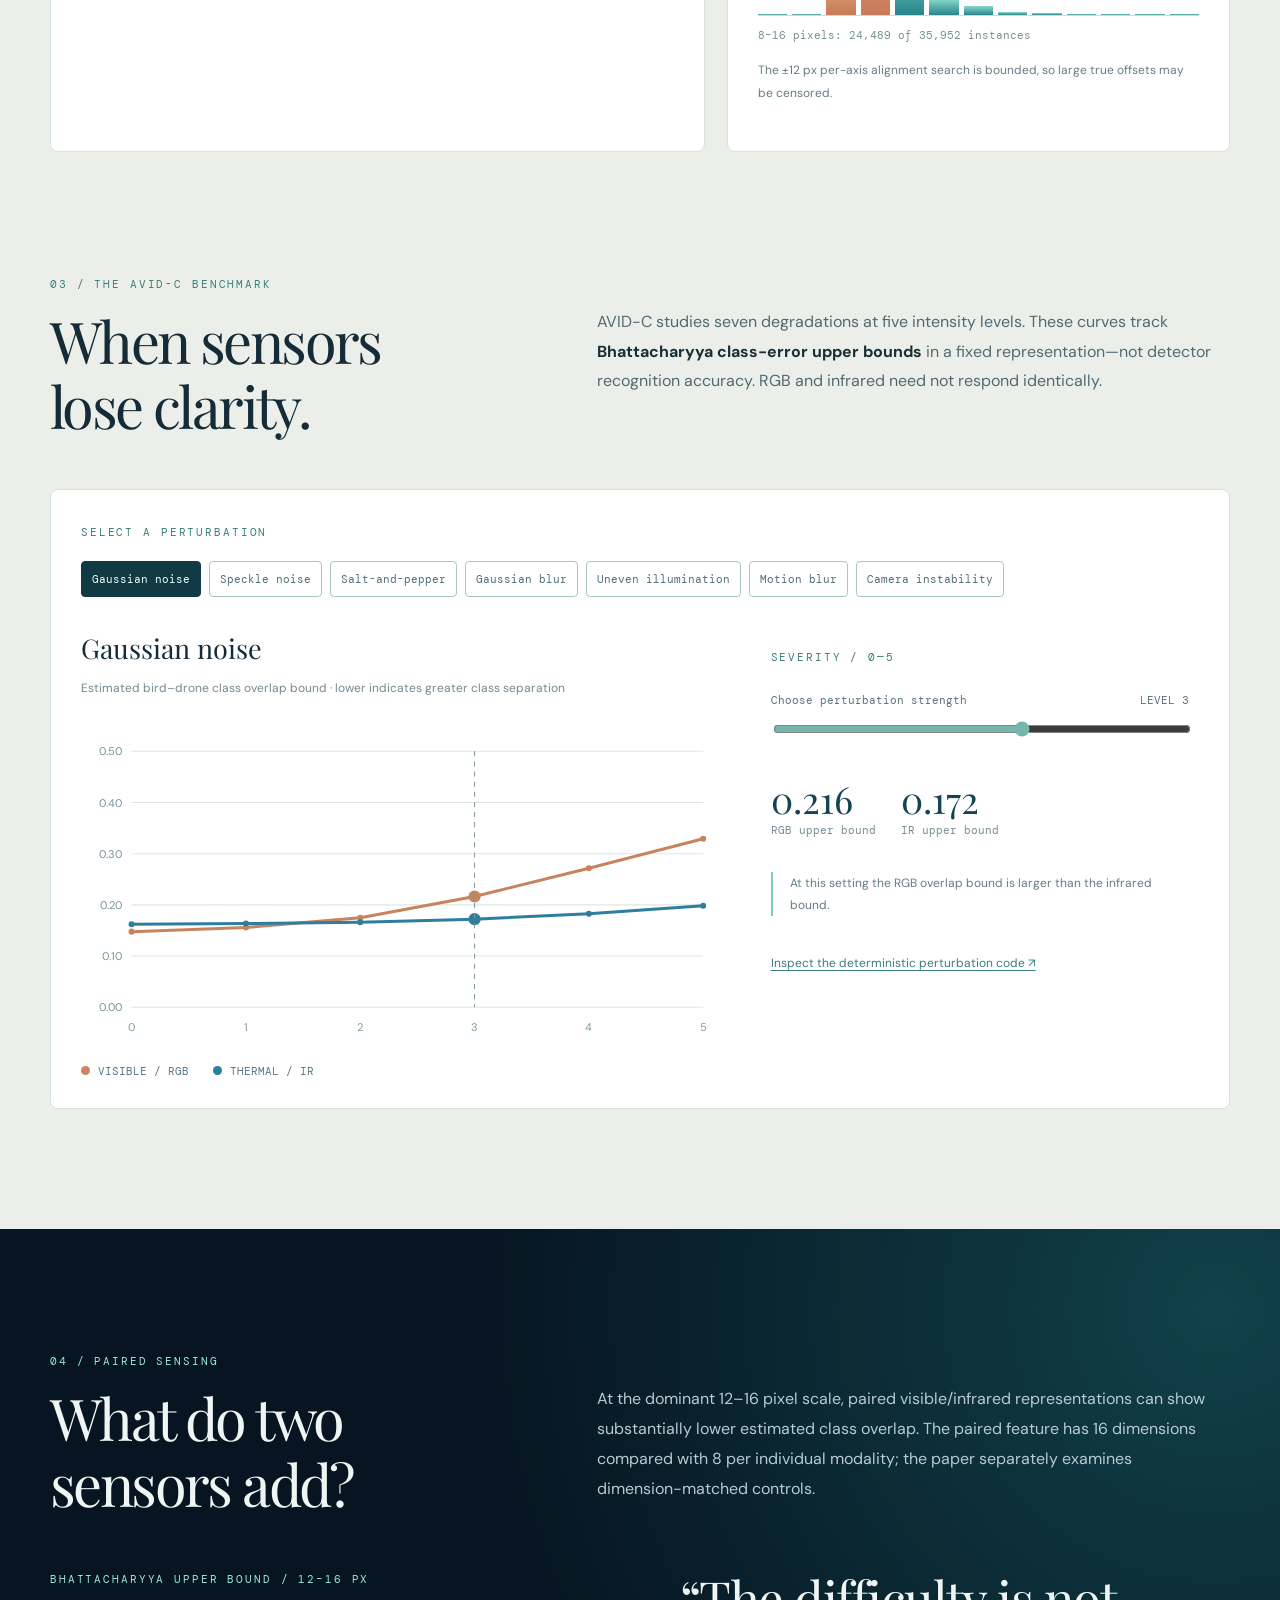
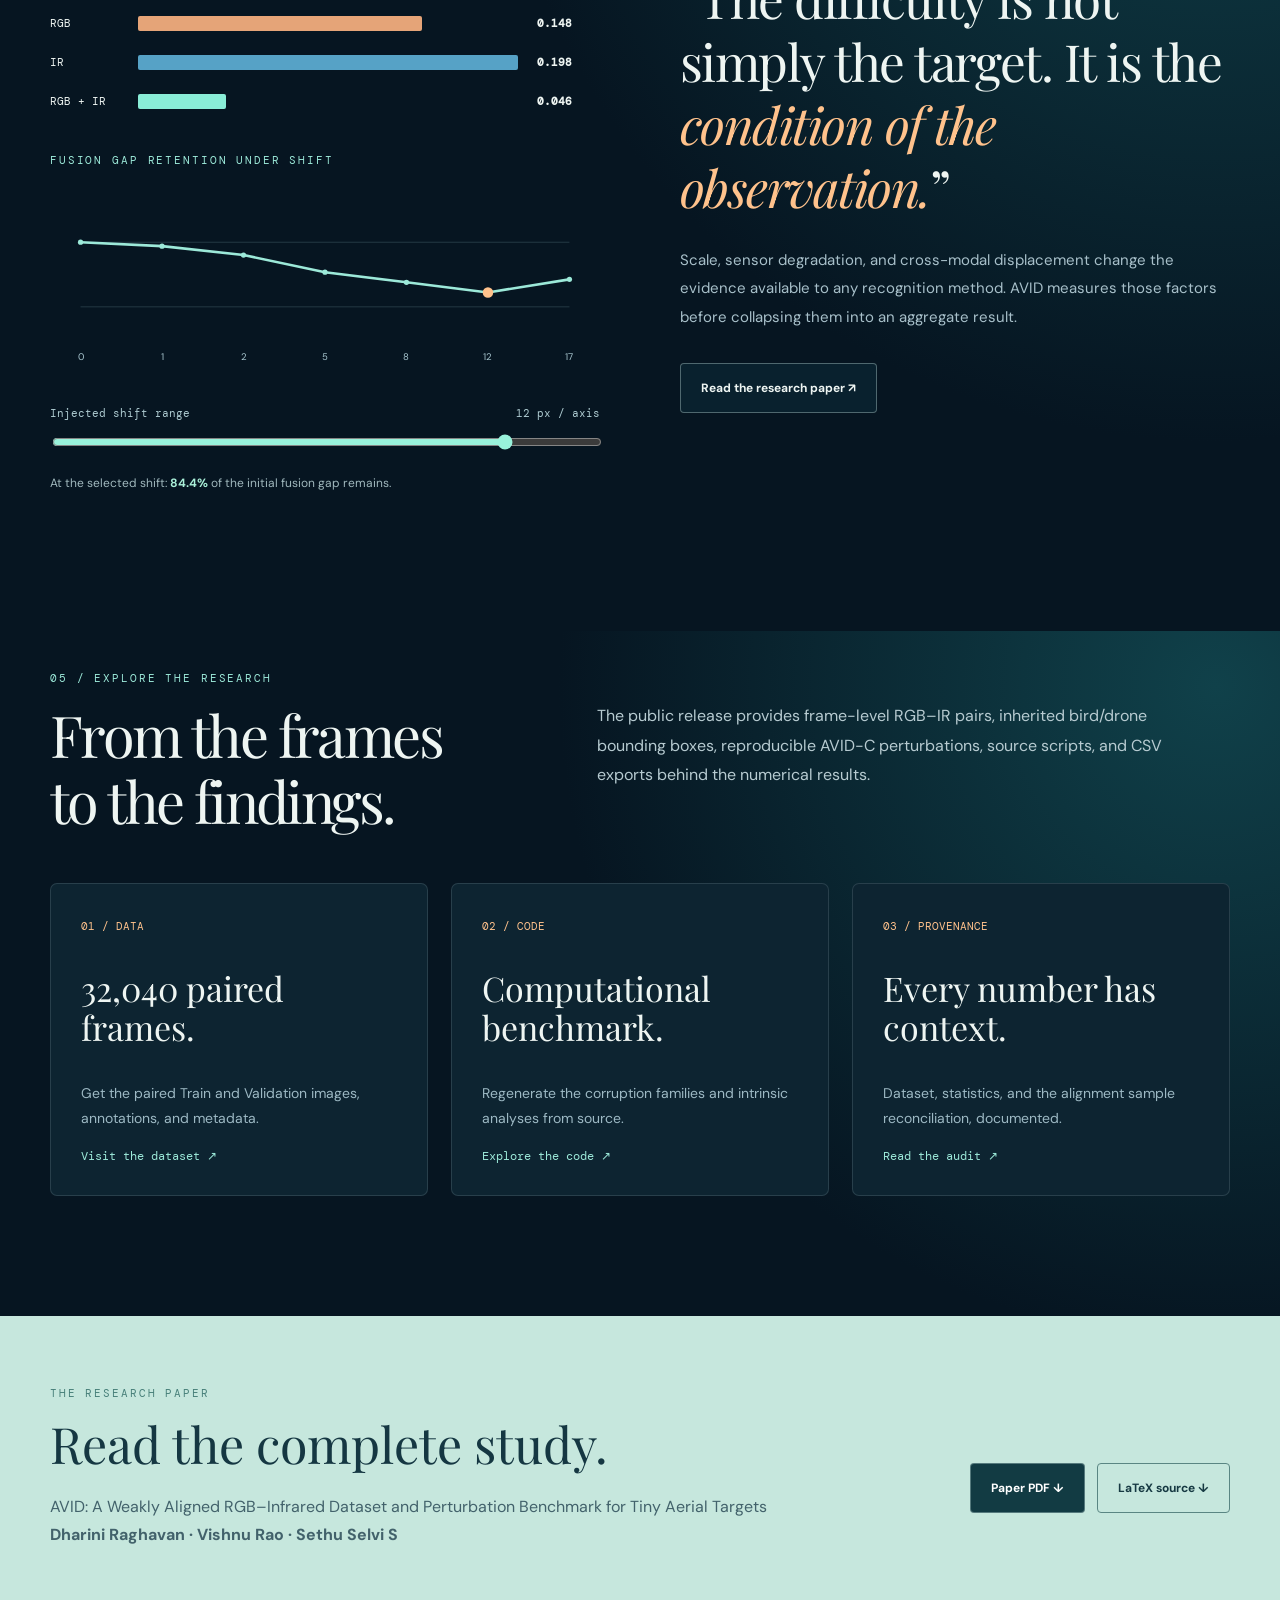
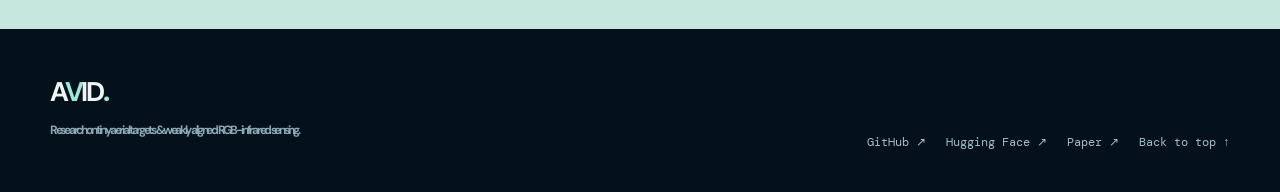
==== commit af220bc3: "update airxv release paper" ====
--- a/website/index.html
+++ b/website/index.html
@@ -1,4 +1,4 @@
-<!DOCTYPE html><html lang="en"><head><meta charset="utf-8"><meta name="viewport" content="width=device-width,initial-scale=1"><meta name="description" content="AVID: a paired RGB–infrared dataset and perturbation benchmark for tiny aerial targets. Explore synchronized bird and drone recordings, misalignment and corruption interactively."><meta name="theme-color" content="#061521"><title>AVID | Seeing the almost invisible</title><link rel="stylesheet" href="assets/site.css"></head><body>
+<!DOCTYPE html><html lang="en"><head><meta charset="utf-8"><meta name="viewport" content="width=device-width,initial-scale=1"><meta name="description" content="AVID: a paired RGB–infrared dataset and perturbation benchmark for tiny aerial targets. Explore corresponding bird and drone recordings, misalignment and corruption interactively."><meta name="theme-color" content="#061521"><title>AVID | Seeing the almost invisible</title><link rel="stylesheet" href="assets/site.css"></head><body>
 <header class="nav"><div class="frame nav-bar"><a class="brand" href="#home">A<span>V</span>ID<span class="dot">.</span></a><nav><a href="#samples">Paired observations</a><a href="#alignment">Alignment</a><a href="#corruption">AVID-C</a><a href="#findings">Findings</a><a class="outline" href="paper.pdf">Paper ↗</a></nav></div></header>
 <main><section id="home" class="hero"><div class="hero-picture"></div><div class="frame hero-layout"><div class="hero-content"><div class="tag"><span class="glowdot"></span> AVID / THE RESEARCH ATLAS</div><h1>Seeing the<br><em>almost invisible.</em></h1><p>A close look at tiny aerial targets through two imperfectly aligned sensors. AVID pairs visible and infrared observations of birds and drones—and measures how scale, displacement, and degradation change what we can see.</p><div class="btns"><a class="btn mint" href="#samples">Explore the footage <b>↗</b></a><a class="btn ghost" href="https://huggingface.co/datasets/Dharini24/AVID" target="_blank" rel="noopener">Explore dataset <b>↗</b></a></div></div></div><div class="frame hero-end"><span>WEAKLY ALIGNED RGB × IR / 2026</span><span>SCROLL TO EXPLORE ↓</span></div></section>
 <div class="metrics"><div class="frame metric-grid"><div><strong>32,040</strong><span>Paired RGB–IR frames</span></div><div><strong>115</strong><span>Surveillance videos</span></div><div><strong>35,952</strong><span>Annotated bird / drone targets</span></div><div><strong>68.1%</strong><span>Targets only 8–16 pixels</span></div></div></div>
@@ -9,6 +9,6 @@
 <section class="section ivory pad-top-0" id="corruption"><div class="frame"><div class="intro"><div><span class="overline">03 / THE AVID-C BENCHMARK</span><h2>When sensors<br>lose clarity.</h2></div><p>AVID-C studies seven degradations at five intensity levels. These curves track <strong>Bhattacharyya class-error upper bounds</strong> in a fixed representation—not detector recognition accuracy. RGB and infrared need not respond identically.</p></div><div class="paper-card"><span class="overline">SELECT A PERTURBATION</span><div id="families" class="chips"></div><div class="analysis-grid inner"><div><h3 id="corrupt-name">Gaussian noise</h3><p class="hint">Estimated bird–drone class overlap bound · lower indicates greater class separation</p><svg id="corrupt-plot" viewBox="0 0 650 330" role="img" aria-label="Interactive corruption response plot"></svg><div class="legend"><span class="rgb-legend">VISIBLE / RGB</span><span class="ir-legend">THERMAL / IR</span></div></div><div class="control"><span class="overline">SEVERITY / 0—5</span><label class="sliderlabel" for="severity">Choose perturbation strength <output id="severity-label">LEVEL 3</output></label><input type="range" min="0" max="5" step="1" value="3" id="severity"><div class="bound-values"><div><strong id="rgb-bound">0.000</strong><span>RGB upper bound</span></div><div><strong id="ir-bound">0.000</strong><span>IR upper bound</span></div></div><p class="footnote" id="comparison">Different sensing channels respond differently to the same corruption.</p><a class="text-link" href="https://github.com/rdharini2001/ICIP_2025_Data_Release/tree/claude/rgb-ir-drone-dataset-ppc03f/dataset_tools/corruptions" target="_blank" rel="noopener">Inspect the deterministic perturbation code ↗</a></div></div></div></div></section>
 <section id="findings" class="section navy"><div class="frame"><div class="intro"><div><span class="overline">04 / PAIRED SENSING</span><h2>What do two<br>sensors add?</h2></div><p>At the dominant 12–16 pixel scale, paired visible/infrared representations can show substantially lower estimated class overlap. The paired feature has 16 dimensions compared with 8 per individual modality; the paper separately examines dimension-matched controls.</p></div><div class="finding-grid"><div class="block"><span class="overline">BHATTACHARYYA UPPER BOUND / 12–16 PX</span><div class="bars"><div><span>RGB</span><i style="--w:74%;background:#e5a478"></i><b>0.148</b></div><div><span>IR</span><i style="--w:99%;background:#56a2c6"></i><b>0.198</b></div><div><span>RGB + IR</span><i style="--w:23%;background:#89edd7"></i><b>0.046</b></div></div><span class="overline" style="display:block;margin-top:44px">FUSION GAP RETENTION UNDER SHIFT</span><svg id="fusion-plot" viewBox="0 0 630 220" role="img" aria-label="Interactive fusion-gap retention plot"></svg><label class="sliderlabel" for="fusion-slider">Injected shift range <output id="fusion-label">12 px / axis</output></label><input type="range" min="0" max="6" step="1" value="5" id="fusion-slider"><p class="footnote">At the selected shift: <strong id="fusion-value">84.4%</strong> of the initial fusion gap remains.</p></div><div class="block quote"><p>“The difficulty is not simply the target. It is the <em>condition of the observation.</em>”</p><span>Scale, sensor degradation, and cross-modal displacement change the evidence available to any recognition method. AVID measures those factors before collapsing them into an aggregate result.</span><a class="btn ghost" href="paper.pdf">Read the research paper ↗</a></div></div></div></section>
 <section class="section navy resources"><div class="frame"><div class="intro"><div><span class="overline">05 / EXPLORE THE RESEARCH</span><h2>From the frames<br>to the findings.</h2></div><p>The public release provides frame-level RGB–IR pairs, inherited bird/drone bounding boxes, reproducible AVID-C perturbations, source scripts, and CSV exports behind the numerical results.</p></div><div class="resource-grid"><a href="https://huggingface.co/datasets/Dharini24/AVID" target="_blank" rel="noopener"><span>01 / DATA</span><h3>32,040 paired frames.</h3><p>Get the paired Train and Validation images, annotations, and metadata.</p><b>Visit the dataset ↗</b></a><a href="https://github.com/rdharini2001/ICIP_2025_Data_Release" target="_blank" rel="noopener"><span>02 / CODE</span><h3>Computational benchmark.</h3><p>Regenerate the corruption families and intrinsic analyses from source.</p><b>Explore the code ↗</b></a><a href="METRIC_PROVENANCE.md"><span>03 / PROVENANCE</span><h3>Every number has context.</h3><p>Dataset, statistics, and the alignment sample reconciliation, documented.</p><b>Read the audit ↗</b></a></div></div></section>
-<section id="paper" class="paper-band"><div class="frame paper-band-inner"><div><span class="overline">THE RESEARCH PAPER</span><h2>Read the complete study.</h2><p>AVID: A Weakly Aligned RGB–Infrared Dataset and Perturbation Benchmark for Tiny Aerial Targets<br><strong>Dharini Raghavan · Vishnu Rao</strong></p></div><div class="btns"><a class="btn dark" href="paper.pdf" download>Paper PDF ↓</a><a class="btn light" href="paper.tex" download>LaTeX source ↓</a></div></div></section></main>
+<section id="paper" class="paper-band"><div class="frame paper-band-inner"><div><span class="overline">THE RESEARCH PAPER</span><h2>Read the complete study.</h2><p>AVID: A Weakly Aligned RGB–Infrared Dataset and Perturbation Benchmark for Tiny Aerial Targets<br><strong>Dharini Raghavan · Vishnu Rao · Sethu Selvi S</strong></p></div><div class="btns"><a class="btn dark" href="paper.pdf" download>Paper PDF ↓</a><a class="btn light" href="paper.tex" download>LaTeX source ↓</a></div></div></section></main>
 <footer><div class="frame footer-inner"><div class="brand">A<span>V</span>ID<span class="dot">.</span><p>Research on tiny aerial targets & weakly aligned RGB–infrared sensing.</p></div><div><a href="https://github.com/rdharini2001/ICIP_2025_Data_Release">GitHub ↗</a><a href="https://huggingface.co/datasets/Dharini24/AVID">Hugging Face ↗</a><a href="paper.pdf">Paper ↗</a><a href="#home">Back to top ↑</a></div></div></footer>
 <script src="assets/data.js"></script><script src="assets/site.js"></script></body></html>
